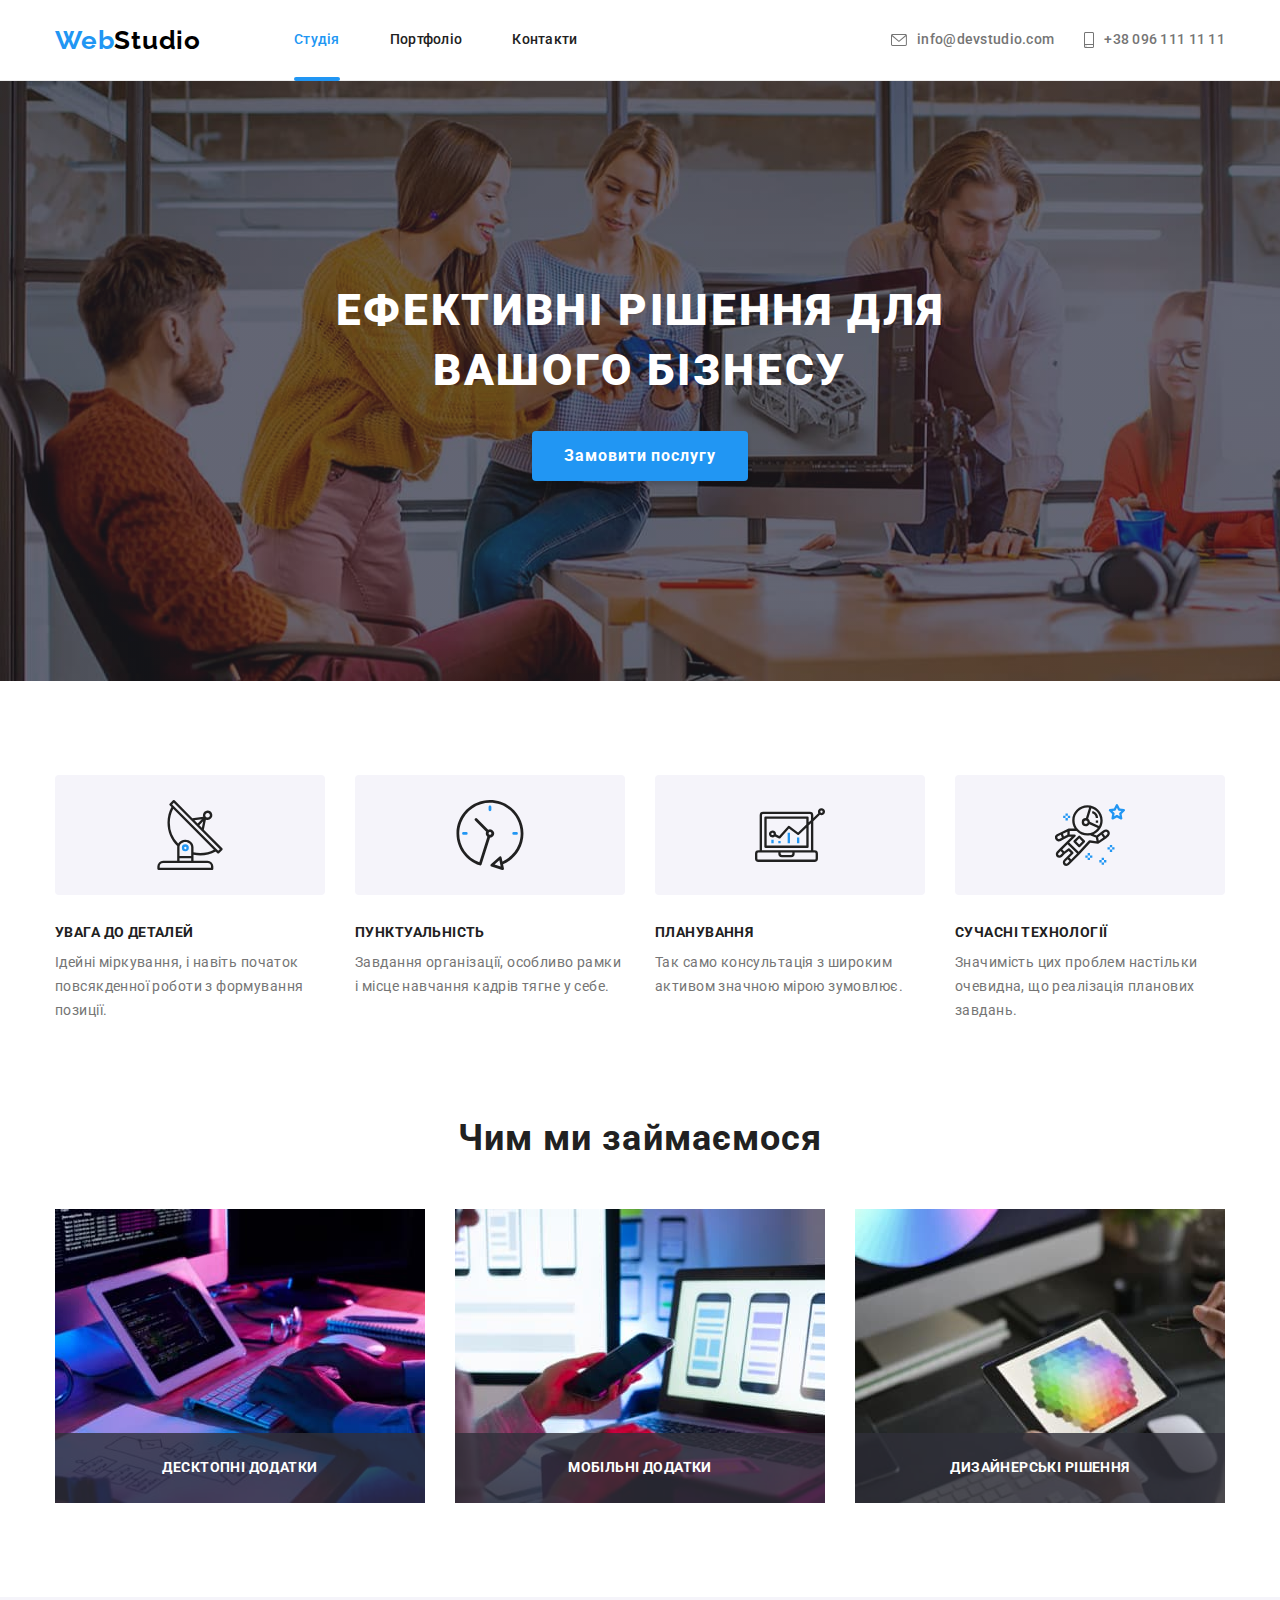
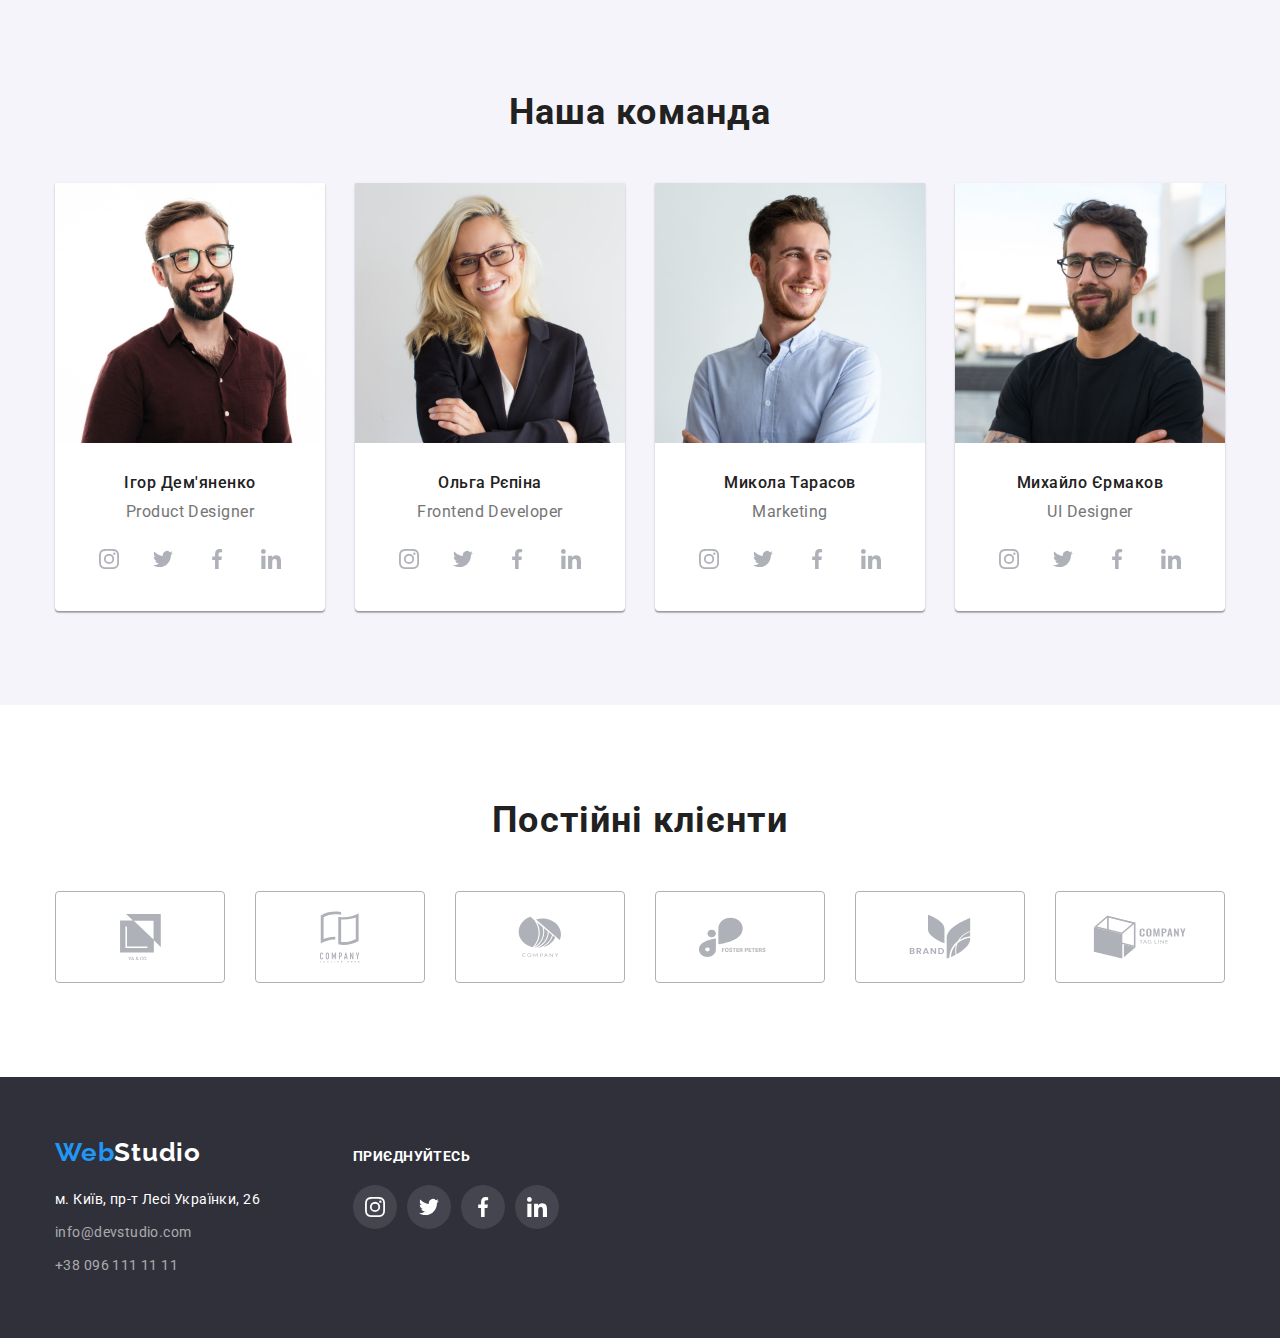
==== index.html @ 2e15c5b2 "Клон ДЗ №5" ====
<!DOCTYPE html>
<html lang="uk">
<head>
    <meta charset="UTF-8">
    <meta http-equiv="X-UA-Compatible" content="IE=edge">
    <meta name="viewport" content="width=device-width, initial-scale=1.0"> 
    <link rel="preconnect" href="https://fonts.googleapis.com">
    <link rel="preconnect" href="https://fonts.gstatic.com" crossorigin>
    <link href="https://fonts.googleapis.com/css2?family=Raleway:wght@700&family=Roboto:wght@400;500;700;900&display=swap" rel="stylesheet">
    <link rel="stylesheet" href="https://cdnjs.cloudflare.com/ajax/libs/modern-normalize/1.0.0/modern-normalize.min.css" />
    <link rel="stylesheet" href="./css/styles.css" />
    <title>WebStudio</title>
</head>
<body>
    <!-- шапка сторінки -->
    <header class="header">
        <div class="container shapka">
            <nav class="navigation">
                <!-- логотип -->
                <a href="./index.html" class="logo"><span class="logo-color">Web</span>Studio</a>
                <!-- навігація на інші сторінки -->
                <ul class="menu"> 
                    <li class="menu-studia menu-dist"><a href="./index.html" class="link current">Студія</a></li>
                    <li class="menu-portfolio menu-dist"><a href="./portfolio.html" class="link">Портфоліо</a></li>
                    <li class="menu-kontakty menu-dist"><a href="#" class="link">Контакти</a></li>
                </ul>          
            </nav>
            <!-- контакти -->
            <ul class="kontakty">
                <li class="mail kntkt-dist"><a href="mailto:info@devstudio.com" class="link">
                    <svg class="logo-mail" width="16" height="12">
                        <use href="./images/icons.svg#icon-envelope"></use>
                    </svg>info@devstudio.com</a>
                </li>
                <li class="tel kntkt-dist"><a href="tel:+380961111111" class="link">
                    <svg class="logo-mail" width="10" height="16">
                        <use href="./images/icons.svg#icon-smartphone"></use>
                    </svg>+38 096 111 11 11</a></li>
            </ul>
        </div>
    </header>
    <!-- контент сторінки -->
    <main>
        <section class="hero overlay">
            <div class="container title-centr">
                <h1 class="hero-title">Ефективні рішення для вашого бізнесу</h1>
                <button type="button" class="hero-button" data-modal-open>Замовити послугу</button>
            </div>   
        </section>
        <section class="bg-white-perevagy">
            <div class="container">
                <h2 class="visually-hidden">Наші переваги</h2>
                <ul class="perevagy">
                    <li class="logo-perevagy">
                        <div class="bg-perevagy">
                            <svg class="icon-perevagy" width="70" height="70">
                                <use href="./images/icons.svg#icon-antenna"></use>
                            </svg>
                        </div>
                        <h3 class="title-perevagy">Увага до деталей</h3>
                        <p class="paragraph-perevagy">Ідейні міркування, і навіть початок повсякденної роботи з формування позиції.</p>
                    </li>
                    <li class="logo-perevagy">
                        <div class="bg-perevagy">
                            <svg class="icon-perevagy" width="70" height="70">
                                <use href="./images/icons.svg#icon-clock"></use>
                            </svg>
                        </div>
                        <h3 class="title-perevagy">Пунктуальність</h3>
                        <p class="paragraph-perevagy">Завдання організації, особливо рамки і місце навчання кадрів тягне у себе.</p>
                    </li>
                    <li class="logo-perevagy">
                        <div class="bg-perevagy">
                            <svg class="icon-perevagy" width="70" height="70">
                                <use href="./images/icons.svg#icon-diagram"></use>
                            </svg>
                        </div>
                        <h3 class="title-perevagy">Планування</h3>
                        <p class="paragraph-perevagy">Так само консультація з широким активом значною мірою зумовлює.</p>
                    </li>
                    <li class="logo-perevagy">
                        <div class="bg-perevagy">
                            <svg class="icon-perevagy" width="70" height="70">
                                <use href="./images/icons.svg#icon-astronaut"></use>
                            </svg>
                        </div>
                        <h3 class="title-perevagy">Сучасні технології</h3>
                        <p class="paragraph-perevagy">Значимість цих проблем настільки очевидна, що реалізація планових завдань.</p>
                    </li>
                </ul>
            </div>
        </section>
        <section class="bg-white-work">
            <div class="container">
                <h2 class="title-section">Чим ми займаємося</h2>
                <ul class="working">
                    <li class="thumb-item">
                        <div class="thumb-pos-text">
                            <p class="thumb-working-text">Десктопні додатки</p>
                        </div>
                        <img src="./images/work-img01.jpg" alt="руки на клавіатурі" width="370"/></li>
                    <li class="thumb-item">
                        <div class="thumb-pos-text">
                            <p class="thumb-working-text">Мобільні додатки</p>
                        </div>
                        <img src="./images/work-img02.jpg" alt="мобільний телефон в руці" width="370"/></li>
                    <li class="thumb-item">
                        <div class="thumb-pos-text">
                            <p class="thumb-working-text">Дизайнерські рішення</p>
                        </div>
                        <img src="./images/work-img03.jpg" alt="планшет з кольоровою гаммою в руці" width="370"/></li>
                </ul>
            </div>
        </section>
        <section class="bg-violet">
            <div class="container">
                <h2 class="title-section">Наша команда</h2>
                <ul class="comand">
                    <li class="card-solid">
                        <img src="./images/man01.jpg" alt="член команди" width="270"/>
                        <div class="comand-content">
                            <h3 class="title-name">Ігор Дем'яненко</h3>
                            <p class="title-subname">Product Designer</p>
                            <ul class="list-soc-comand">
                                <li>
                                    <a href="#" class="solid-round-comand">
                                        <svg class="logo-soc-comand" width="20" height="20">
                                            <use href="./images/icons.svg#icon-instagram"></use>
                                        </svg>
                                    </a>
                                </li>
                                <li>
                                    <a href="#" class="solid-round-comand">
                                        <svg class="logo-soc-comand" width="20" height="20">
                                            <use href="./images/icons.svg#icon-twitter"></use>
                                        </svg>
                                    </a> 
                                </li>
                                <li>
                                    <a href="#" class="solid-round-comand">
                                        <svg class="logo-soc-comand" width="20" height="20">
                                            <use href="./images/icons.svg#icon-facebook"></use>
                                        </svg>
                                    </a> 
                                </li>
                                <li>
                                    <a href="#" class="solid-round-comand">
                                        <svg class="logo-soc-comand" width="20" height="20">
                                            <use href="./images/icons.svg#icon-linkedin"></use>
                                        </svg>
                                    </a> 
                                </li>    
                            </ul>
                        </div>
                    </li>
                    <li class="card-solid">
                        <img src="./images/man02.jpg" alt="член команди" width="270"/>
                        <div class="comand-content">
                            <h3 class="title-name">Ольга Рєпіна</h3>
                            <p class="title-subname">Frontend Developer</p>
                            <ul class="list-soc-comand">
                                <li>
                                    <a href="#" class="solid-round-comand">
                                        <svg class="logo-soc-comand" width="20" height="20">
                                            <use href="./images/icons.svg#icon-instagram"></use>
                                        </svg>
                                    </a>
                                </li>
                                <li>
                                    <a href="#" class="solid-round-comand">
                                        <svg class="logo-soc-comand" width="20" height="20">
                                            <use href="./images/icons.svg#icon-twitter"></use>
                                        </svg>
                                    </a> 
                                </li>
                                <li>
                                    <a href="#" class="solid-round-comand">
                                        <svg class="logo-soc-comand" width="20" height="20">
                                            <use href="./images/icons.svg#icon-facebook"></use>
                                        </svg>
                                    </a> 
                                </li>
                                <li>
                                    <a href="#" class="solid-round-comand">
                                        <svg class="logo-soc-comand" width="20" height="20">
                                            <use href="./images/icons.svg#icon-linkedin"></use>
                                        </svg>
                                    </a> 
                                </li>    
                            </ul>
                        </div>
                    </li>
                    <li class="card-solid">
                        <img src="./images/man03.jpg" alt="член команди" width="270"/>
                        <div class="comand-content">
                            <h3 class="title-name">Микола Тарасов</h3>
                            <p class="title-subname">Marketing</p>
                            <ul class="list-soc-comand">
                                <li>
                                    <a href="#" class="solid-round-comand">
                                        <svg class="logo-soc-comand" width="20" height="20">
                                            <use href="./images/icons.svg#icon-instagram"></use>
                                        </svg>
                                    </a>
                                </li>
                                <li>
                                    <a href="#" class="solid-round-comand">
                                        <svg class="logo-soc-comand" width="20" height="20">
                                            <use href="./images/icons.svg#icon-twitter"></use>
                                        </svg>
                                    </a> 
                                </li>
                                <li>
                                    <a href="#" class="solid-round-comand">
                                        <svg class="logo-soc-comand" width="20" height="20">
                                            <use href="./images/icons.svg#icon-facebook"></use>
                                        </svg>
                                    </a> 
                                </li>
                                <li>
                                    <a href="#" class="solid-round-comand">
                                        <svg class="logo-soc-comand" width="20" height="20">
                                            <use href="./images/icons.svg#icon-linkedin"></use>
                                        </svg>
                                    </a> 
                                </li>    
                            </ul>
                        </div>
                    </li>
                    <li class="card-solid">
                        <img src="./images/man04.jpg" alt="член команди" width="270"/>
                        <div class="comand-content">
                            <h3 class="title-name">Михайло Єрмаков</h3>
                            <p class="title-subname">UI Designer</p>
                            <ul class="list-soc-comand">
                                <li>
                                    <a href="#" class="solid-round-comand">
                                        <svg class="logo-soc-comand" width="20" height="20">
                                            <use href="./images/icons.svg#icon-instagram"></use>
                                        </svg>
                                    </a>
                                </li>
                                <li>
                                    <a href="#" class="solid-round-comand">
                                        <svg class="logo-soc-comand" width="20" height="20">
                                            <use href="./images/icons.svg#icon-twitter"></use>
                                        </svg>
                                    </a> 
                                </li>
                                <li>
                                    <a href="#" class="solid-round-comand">
                                        <svg class="logo-soc-comand" width="20" height="20">
                                            <use href="./images/icons.svg#icon-facebook"></use>
                                        </svg>
                                    </a> 
                                </li>
                                <li>
                                    <a href="#" class="solid-round-comand">
                                        <svg class="logo-soc-comand" width="20" height="20">
                                            <use href="./images/icons.svg#icon-linkedin"></use>
                                        </svg>
                                    </a> 
                                </li>    
                            </ul>
                        </div>
                    </li>
                </ul>
            </div>
        </section>
        <section class="bg-white-work">
            <div class="container">
                <h2 class="title-section">Постійні клієнти</h2>
                <ul class="clients">
                    <li>
                        <a href="#" class="border-client">
                            <svg class="logo-client" width="41" height="46.7">
                                <use href="./images/icons.svg#icon-logo-comp-1"></use>
                            </svg>
                        </a>
                    </li>
                    <li>
                        <a href="#" class="border-client">
                            <svg class="logo-client" width="40" height="52">
                                <use href="./images/icons.svg#icon-logo-comp-2"></use>
                            </svg>
                        </a>
                    </li>
                    <li>
                        <a href="#" class="border-client">
                            <svg class="logo-client" width="43.46" height="41.18">
                                <use href="./images/icons.svg#icon-logo-comp-3"></use>
                            </svg>
                        </a>
                    </li>
                    <li>
                        <a href="#" class="border-client">
                            <svg class="logo-client" width="84.44" height="40.62">
                                <use href="./images/icons.svg#icon-logo-comp-4"></use>
                            </svg>
                        </a>
                    </li>
                    <li>
                        <a href="#" class="border-client">
                            <svg class="logo-client" width="62.54" height="45.43">
                                <use href="./images/icons.svg#icon-logo-comp-5"></use>
                            </svg>
                        </a>
                    </li>
                    <li>
                        <a href="#" class="border-client">
                            <svg class="logo-client" width="93.79" height="43.93">
                                <use href="./images/icons.svg#icon-logo-comp-6"></use>
                            </svg>
                        </a>
                    </li>
                </ul>
            </div>
        </section>
    </main>
    <!-- підвал сторінки -->
    <footer class="footer">
        <div class="container footer-pos">
            <div class="footer-block-1">
                <a href="./index.html" class="logo-footer"><span class="logo-color">Web</span>Studio</a>
                <address>
                    <ul class="f-kontakty">
                        <li class="f-adress kontakt"><a href="https://goo.gl/maps/CPtrU1FHBa2aNyZL9" target="_blank" rel="noopener noreferrer nofollow" class="link">м. Київ, пр-т Лесі Українки, 26</a></li>
                        <li class="f-mail kontakt"><a href="mailto:info@devstudio.com" class="link">info@devstudio.com</a></li>
                        <li class="f-tel kontakt"><a href="tel:+380961111111" class="link">+38 096 111 11 11</a></li>
                    </ul>
                </address>
            </div>
            <div class="footer-block-2">
                <p class="footer-link footer-dist">Приєднуйтесь</p>
                <ul class="list-soc">
                    <li>
                        <a href="#" class="solid-round">
                            <svg class="logo-soc" width="20" height="20">
                                <use href="./images/icons.svg#icon-instagram"></use>
                            </svg>
                        </a> 
                    </li>
                    <li>
                        <a href="#" class="solid-round">
                            <svg class="logo-soc" width="20" height="20">
                                <use href="./images/icons.svg#icon-twitter"></use>
                            </svg>
                        </a> 
                    </li>
                    <li>
                        <a href="#" class="solid-round">
                            <svg class="logo-soc" width="20" height="20">
                                <use href="./images/icons.svg#icon-facebook"></use>
                            </svg>
                        </a> 
                    </li>
                    <li>
                        <a href="#" class="solid-round">
                            <svg class="logo-soc" width="20" height="20">
                                <use href="./images/icons.svg#icon-linkedin"></use>
                            </svg>
                        </a> 
                    </li>
                </ul>
            </div> 
        </div>
    </footer>
    <div class="backdrop is-hidden" data-modal>
        <div class="modal">
            <button type="button" class="btn-close" aria-label="Закрити" data-modal-close>
                <svg class="btn-img" width="30" height="30">
                    <use href="./images/icons.svg#icon-close"></use>
                </svg>
            </button>
        </div>
    </div>
    <script src="./js/modal.js"></script>
</body>     
</html>
---- css/styles.css ----
/* primary-color-text #2196F3 (синій)
   main-color-text #212121 (чорний)
   secondary-color-text #757575 (сірий)
   logo-color-text #000000 (глибокий чорний)
   footer-color-text #FFFFFF (білий)
   active-button #188CE8 (темно синій)
   kontakty-footer rgba(255, 255, 255, 0.6) (білий з альфа-каналом)
   
   main-color-bg #FFFFFF; (білий)
   secondary-color-bg #F5F4FA; (ліловий)
   footer-color-bg #2F303A; (темно сірий)*/

:root {
    --primary-color-text: #2196F3;
    --main-color-text: #212121;
    --secondary-color-text: #757575;
    --logo-color-text: #000000;
    --footer-color-text: #FFFFFF;
    --main-color-bg: #FFFFFF;
    --secondary-color-bg: #F5F4FA;
    --footer-color-bg: #2F303A;
    --active-button: #188CE8;
    --card-border-color: #EEEEEE;
    --kontakty-footer: rgba(255, 255, 255, 0.6);
    --shadow-main-button: 0px 4px 4px rgba(0, 0, 0, 0.15);
    --shadow-card-solid: 0px 1px 3px rgba(0, 0, 0, 0.12), 0px 1px 1px rgba(0, 0, 0, 0.14), 0px 2px 1px rgba(0, 0, 0, 0.2);
    --shadow-filtr-button: 0px 3px 1px rgba(0, 0, 0, 0.1), 0px 1px 2px rgba(0, 0, 0, 0.08), 0px 2px 2px rgba(0, 0, 0, 0.12);
    --work-list: #EEEEEE;
    --line-header: #ECECEC;
    --overlay-color: rgba(47, 48, 58, 0.4);
    --border-client: #AFB1B8;
    --footer-socsolid-main: rgba(255, 255, 255, 0.1);
    --hero-bg: #C4C4C4;
    --hover-overlay-blue: rgba(33, 150, 243, 0.9);
    --shadow-portfolio-card: 0px 1px 1px rgba(0, 0, 0, 0.12), 0px 4px 4px rgba(0, 0, 0, 0.06), 1px 4px 6px rgba(0, 0, 0, 0.16);
    --transition-bezier: cubic-bezier(0.4, 0, 0.2, 1);
    --working-solid: rgba(47, 48, 58, 0.8);
    --backdrop-color: rgba(0, 0, 0, 0.2);
    --modal-bg-color: #FFFFFF;
    --time-250: 250ms;
    --border-btn: rgba(0, 0, 0, 0.1);
}

html {
    box-sizing: border-box;
}
*,
*::before,
*::after {
    box-sizing: inherit;
}

body {
    font-family: 'Roboto', sans-serif;
    background-color: var(--main-color-bg);
    color: var(--secondary-color-text);
}

ul {
    list-style: none;
}
a {
    text-decoration: none;
}
p, h1, h2, h3, h4, h5, h6 {
    margin: 0;
}
ul, ol { 
    margin: 0;
    padding-left: 0;
}
img {
    display: block;
    max-width: 100%;
}


.hero-button,
.all-button .fr-button {
    font-family: inherit;
    cursor: pointer;
    border: transparent;
    border-radius: 4px;
}
.hero-button {
    padding: 10px 32px;
    box-shadow: var(--shadow-main-button)
}


/* !!!стилі Шапки!!! */

.logo {
    font-family: 'Raleway', sans-serif;
    font-style: normal;
    font-weight: 700;
    font-size: 26px;
    line-height: 1.19;
    letter-spacing: 0.03em;
    color: var(--logo-color-text);
    margin-right: 93px;
}
.logo-color {
    color: var(--primary-color-text);
}

.menu-studia .link,
.menu-portfolio .link,
.menu-kontakty .link,
.mail .link,
.tel .link {
    display: block;
    font-style: normal;
    font-weight: 500;
    font-size: 14px;
    line-height: 1.14;
    letter-spacing: 0.02em;
    padding-top: 32px;
    padding-bottom: 32px;

    transition-property: color;
    transition-duration: var(--time-250);
    transition-timing-function: var(--transition-bezier);
}
.menu-studia .link,
.menu-portfolio .link,
.menu-kontakty .link {
    color: var(--main-color-text);
}
.menu-studia .link:hover,
.menu-portfolio .link:hover,
.menu-kontakty .link:hover,
.menu-studia .link:focus,
.menu-portfolio .link:focus,
.menu-kontakty .link:focus {
    color: var(--primary-color-text);
}
/* підсвічування поточного меню */
.menu-portfolio .link.current,
.menu-studia .link.current {
    color: var(--primary-color-text);
}
.menu-dist {
   display: block;
   position: relative; 
}
.link.current::after {
    content: '';
    display: block;
    width: 100%;
    height: 4px;
    background-color: var(--primary-color-text);
    border-radius: 2px;
    position: absolute;
    bottom: -1px;
}


.mail .link,
.tel .link {
    display: flex;
    color: var(--secondary-color-text);
    fill: var(--secondary-color-text);
}
.logo-mail {
    color: currentColor;
    margin-right: 10px;

    transition-property: fill;
    transition-duration: var(--time-250);
    transition-timing-function: var(--transition-bezier);
}
.mail .link:hover,
.tel .link:hover,
.mail .link:focus,
.tel .link:focus {
    color: var(--primary-color-text);
    fill: var(--primary-color-text);
}

.container.shapka {
    display: flex;
    align-items: center;
    justify-content: space-between;
}

.navigation {
    display: flex;
    align-items: center;
}
.menu {
    display: flex;
    align-items: center;
    gap: 50px;
}

.kontakty {
    display: flex;
    gap: 30px;
}
.kntkt-dist .link {
    display: flex;
    align-items: center;
}

.header {
    border-bottom-width: 1px;
    border-bottom-style: solid;
    border-bottom-color: var(--line-header);
}




/* !!!стилі Футера!!! */
.footer {
    background-color: var(--footer-color-bg);
    padding: 60px 0;
}
.logo-footer {
    display: inline-block;
    font-family: 'Raleway', sans-serif;
    font-style: normal;
    font-weight: 700;
    font-size: 26px;
    line-height: 1.19;
    letter-spacing: 0.03em;
    color: var(--footer-color-text);
    margin-bottom: 20px;
}
/* .logo-color задано в стилі Шапки */
.kontakt .link {
    font-style: normal;
    font-size: 14px;
    line-height: 1.71;
    letter-spacing: 0.03em;

    transition-property: color;
    transition-duration: var(--time-250);
    transition-timing-function: var(--transition-bezier);
}
.f-adress .link {
    color: var(--footer-color-text);
}
.f-mail .link,
.f-tel .link {
    color: var(--kontakty-footer)   
}
.kontakt .link:hover,
.kontakt .link:focus {
    color: var(--primary-color-text);
}
.f-kontakty .kontakt:not(:last-child) {
    margin-bottom: 9px;
}
.footer-pos {
    display: flex;
    gap: 93px;
    align-items: baseline;
}

.footer-link {
    font-weight: 700;
    font-size: 14px;
    line-height: 1.14;
    letter-spacing: 0.03em;
    text-transform: uppercase;
    color: var(--footer-color-text);
    margin-bottom: 20px;
}

.list-soc {
    display: flex;
    gap: 10px;
}
.solid-round {
    display: flex;
    width: 44px;
    height: 44px;
    background-color: var(--footer-socsolid-main);
    fill: var(--footer-color-text);
    border-radius: 50%;
    justify-content: center;
    align-items: center;

    transition-property: background-color;
    transition-duration: var(--time-250);
    transition-timing-function: var(--transition-bezier);
}
.solid-round:hover,
.solid-round:focus {
    background-color: var(--primary-color-text);
}


/* ----------!!!стилі головної Студія!!!---------- */
.hero {
    padding: 200px 0;
    text-align: center;
}
.overlay {
    max-width: 1600px;
    margin-left: auto;
    margin-right: auto;
    background-image: 
    linear-gradient(to right, var(--overlay-color), var(--overlay-color)),
    url(../images/hero.jpg);
    background-color: var(--hero-bg);
    background-size: cover;
}
.hero-title {
    font-style: normal;
    font-weight: 900;
    font-size: 44px;
    line-height: 1.36;
    letter-spacing: 0.06em;
    text-transform: uppercase;
    color: var(--footer-color-text);
    margin: 0px 0px 30px 0px;
}

.title-centr {
    max-width: 696px;
}
.hero-button {
    font-style: normal;
    font-weight: 700;
    font-size: 16px;
    line-height: 1.88;
    text-align: center;
    letter-spacing: 0.06em;
    background-color: var(--primary-color-text);
    color: var(--footer-color-text);

    transition-property: background-color;
    transition-duration: var(--time-250);
    transition-timing-function: var(--transition-bezier);
}
.hero-button:hover,
.hero-button:focus {
    background-color: var(--active-button);
}

.visually-hidden {
    position: absolute;
    white-space: nowrap;
    height: 1px;
    width: 1px;
    border: 0;
    overflow: hidden;
    clip: rect(0 0 0 0);
    padding: 0;
    margin: -1px;
    clip-path: inset(50%);
  }
.title-section {
    font-style: normal;
    font-weight: 700;
    font-size: 36px;
    line-height: 1.17;
    text-align: center;
    letter-spacing: 0.03em;
    color: var(--main-color-text);
    margin-bottom: 50px;
    margin-top: 0;
    padding: 0;
}
.title-perevagy {
    font-style: normal;
    font-weight: 700;
    font-size: 14px;
    line-height: 1.14;
    letter-spacing: 0.03em;
    text-transform: uppercase;
    color: var(--main-color-text);
    padding: 0;
    margin-top: 0;
    margin-bottom: 10px;
}
.paragraph-perevagy {
    font-size: 14px;
    line-height: 1.71;
    letter-spacing: 0.03em;
    color: var(--secondary-color-text);
    max-width: 270px;
}
.bg-perevagy {
    display: flex;
    background-color: var(--secondary-color-bg);
    width: 270px;
    height: 120px;
    border-radius: 4px;
    margin-bottom: 30px;
    justify-content: center;
    align-items: center;
}

.thumb-item {
    position: relative;
}
.thumb-pos-text {
    display: flex;
    justify-content: center;
    align-items: center;
    position: absolute;
    bottom: 0;
    width: 100%;
    height: 70px;
    background-color: var(--working-solid);
}
.thumb-working-text {
    position: absolute;
    font-weight: 700;
    font-size: 14px;
    line-height: 1.14;
    letter-spacing: 0.03em;
    text-transform: uppercase;
    color: var(--main-color-bg);
}

.title-name {
    font-style: normal;
    font-weight: 500;
    font-size: 16px;
    line-height: 1.19;
    text-align: center;
    letter-spacing: 0.03em;
    color: var(--main-color-text);
    margin-bottom: 10px;
}
.title-subname {
    font-size: 16px;
    line-height: 1.19;
    text-align: center;
    letter-spacing: 0.03em;
    color: var(--secondary-color-text);
    margin-bottom: 16px;
}
.card-solid {
    background-color: var(--main-color-bg);
    border-radius: 0 0 4px 4px;
    box-shadow: var(--shadow-card-solid);
}
.comand-content {
    padding: 30px 0;
}
.list-soc-comand {
    display: flex;
    gap: 10px;
    justify-content: center;
}
.solid-round-comand {
    display: flex;
    width: 44px;
    height: 44px;
    background-color: var(--footer-socsolid-main);
    border-radius: 50%;
    fill: var(--border-client);
    justify-content: center;
    align-items: center;

    transition-property: background-color, fill;
    transition-duration: var(--time-250);
    transition-timing-function: var(--transition-bezier);
}
.logo-soc-comand {
    color: currentColor;
}
.solid-round-comand:hover,
.solid-round-comand:focus {
    background-color: var(--primary-color-text);
    fill: var(--footer-color-text);
}    

.bg-violet {
    background-color: var(--secondary-color-bg);
    padding: 94px 0;
}
.bg-white-perevagy {
    padding-top: 94px;
}
.bg-white-work {
    padding: 94px 0;
}

.container {
    width: 1200px;
    margin: 0 auto;
    padding-left: 15px;
    padding-right: 15px;
}

.perevagy, .working, .comand {
    display: flex;
    gap: 30px;
}
.clients {
    display: flex;
    gap: 30px;
}
.border-client {
    display: flex;
    border: 1px solid var(--border-client);
    border-radius: 4px;
    height: 92px;
    min-width: 170px;
    fill: var(--border-client);
    justify-content: center;
    align-items: center;

    transition-property: border-color, fill;
    transition-duration: var(--time-250);
    transition-timing-function: var(--transition-bezier);
}
.logo-client {
    color: currentColor;
}
.border-client:hover,
.border-client:focus {
    border-color: var(--primary-color-text);
    fill: var(--primary-color-text);
}


/* ----------!!!стилі головної Портфоліо!!!---------- */

/* стилі Фільтра */
.all .fr-button,
.web .fr-button,
.app .fr-button,
.design .fr-button,
.marketing .fr-button {
    font-style: normal;
    font-weight: 500;
    font-size: 16px;
    line-height: 1.62;
    text-align: center;
    letter-spacing: 0.03em;
    background-color: var(--secondary-color-bg);
    color: var(--main-color-text);
    padding: 6px 22px;

    transition-property: color, background-color, box-shadow;
    transition-duration: var(--time-250);
    transition-timing-function: var(--transition-bezier);
}

.all .fr-button:hover,
.all .fr-button:focus,
.web .fr-button:hover,
.web .fr-button:focus,
.app .fr-button:hover,
.app .fr-button:focus,
.design .fr-button:hover,
.design .fr-button:focus,
.marketing .fr-button:hover,
.marketing .fr-button:focus {
    background-color: var(--primary-color-text);
    color: var(--footer-color-text);
    box-shadow: var(--shadow-filtr-button);
}

 
.title-portfolio {
    font-style: normal;
    font-weight: 700;
    font-size: 18px;
    line-height: 2;
    letter-spacing: 0.06em;
    color: var(--main-color-text);
    margin-bottom: 4px;
}
.subname-portfolio {
    font-style: normal;
    font-size: 16px;
    line-height: 1.88;
    letter-spacing: 0.03em;
    color: var(--secondary-color-text);
}

.all-button {
    display: flex;
    gap: 8px;
    justify-content: center;
    margin-bottom: 50px;
}

.work-list {
    display: flex;
    flex-wrap: wrap;
    gap: 30px;
}
.border-card {
    flex-basis: calc((100% - 60px) / 3);
}
.border-card:nth-child(3n) {
    margin-right: 0;
}
.border-shadow > .link {
    display: block;
    position: relative;

    transition-property: box-shadow;
    transition-duration: var(--time-250);
    transition-timing-function: var(--transition-bezier);
}
.border-shadow > .link:hover,
.border-shadow > .link:focus {
    box-shadow: var(--shadow-portfolio-card);
}

.portfolio-bg {
    padding: 94px 0;
}

.card-content {
    padding: 20px 24px;
    border-left: 1px solid var(--work-list);
    border-bottom: 1px solid var(--work-list);
    border-right: 1px solid var(--work-list);
}

.product-thumb {
    display: block;
    position: relative;
    overflow: hidden;
}
.hover-overlay-text {
    display: block;
    position: absolute;
    background-color: var(--hover-overlay-blue);
    width: 370px;
    height: 294px;
    font-size: 18px;
    line-height: 1.56;
    letter-spacing: 0.03em;
    color: var(--main-color-bg);
    padding: 63px 24px;

    transform: translateY(100%);
    transition-property: transform;
    transition-duration: var(--time-250);
    transition-timing-function: var(--transition-bezier);
}
.border-shadow > .link:hover .hover-overlay-text,
.border-shadow > .link:focus .hover-overlay-text {
    content: '';
    transform: translateY(0%);
}

/* ----------!!!стилі Модального вікна!!!---------- */
.backdrop {
    position: fixed;
    top: 0;
    left: 0;

    width: 100%;
    height: 100%;

    background-color: var(--backdrop-color);
    opacity: 1;
    visibility: visible;
    transition: opacity var(--time-250) var(--transition-bezier), visibility var(--time-250) var(--transition-bezier);
}
.backdrop.is-hidden {
    opacity: 0;
    pointer-events: none;
    visibility: hidden;
}
.backdrop.is-hidden .modal {
    transform: translate(-50%, -50%) scale(0.9);
}
.modal {
    position: absolute;
    top: 50%;
    left: 50%;
    transform: translate(-50%, -50%) scale(1);
    transition: transform var(--time-250) var(--transition-bezier);

    min-width: 528px;
    min-height: 581px;
    border-radius: 4px;
    padding: 40px;

    background-color: var(--modal-bg-color);
    box-shadow: var(--shadow-card-solid);
}
.btn-close {
    display:flex;
    align-items: center;
    justify-content: center;
    position: absolute;
    border-radius: 50%;
    width: 30px;
    height: 30px;
    top: 8px;
    right: 8px;
    padding: 0;
    cursor: pointer;
    border: 1px solid var(--border-btn);
}
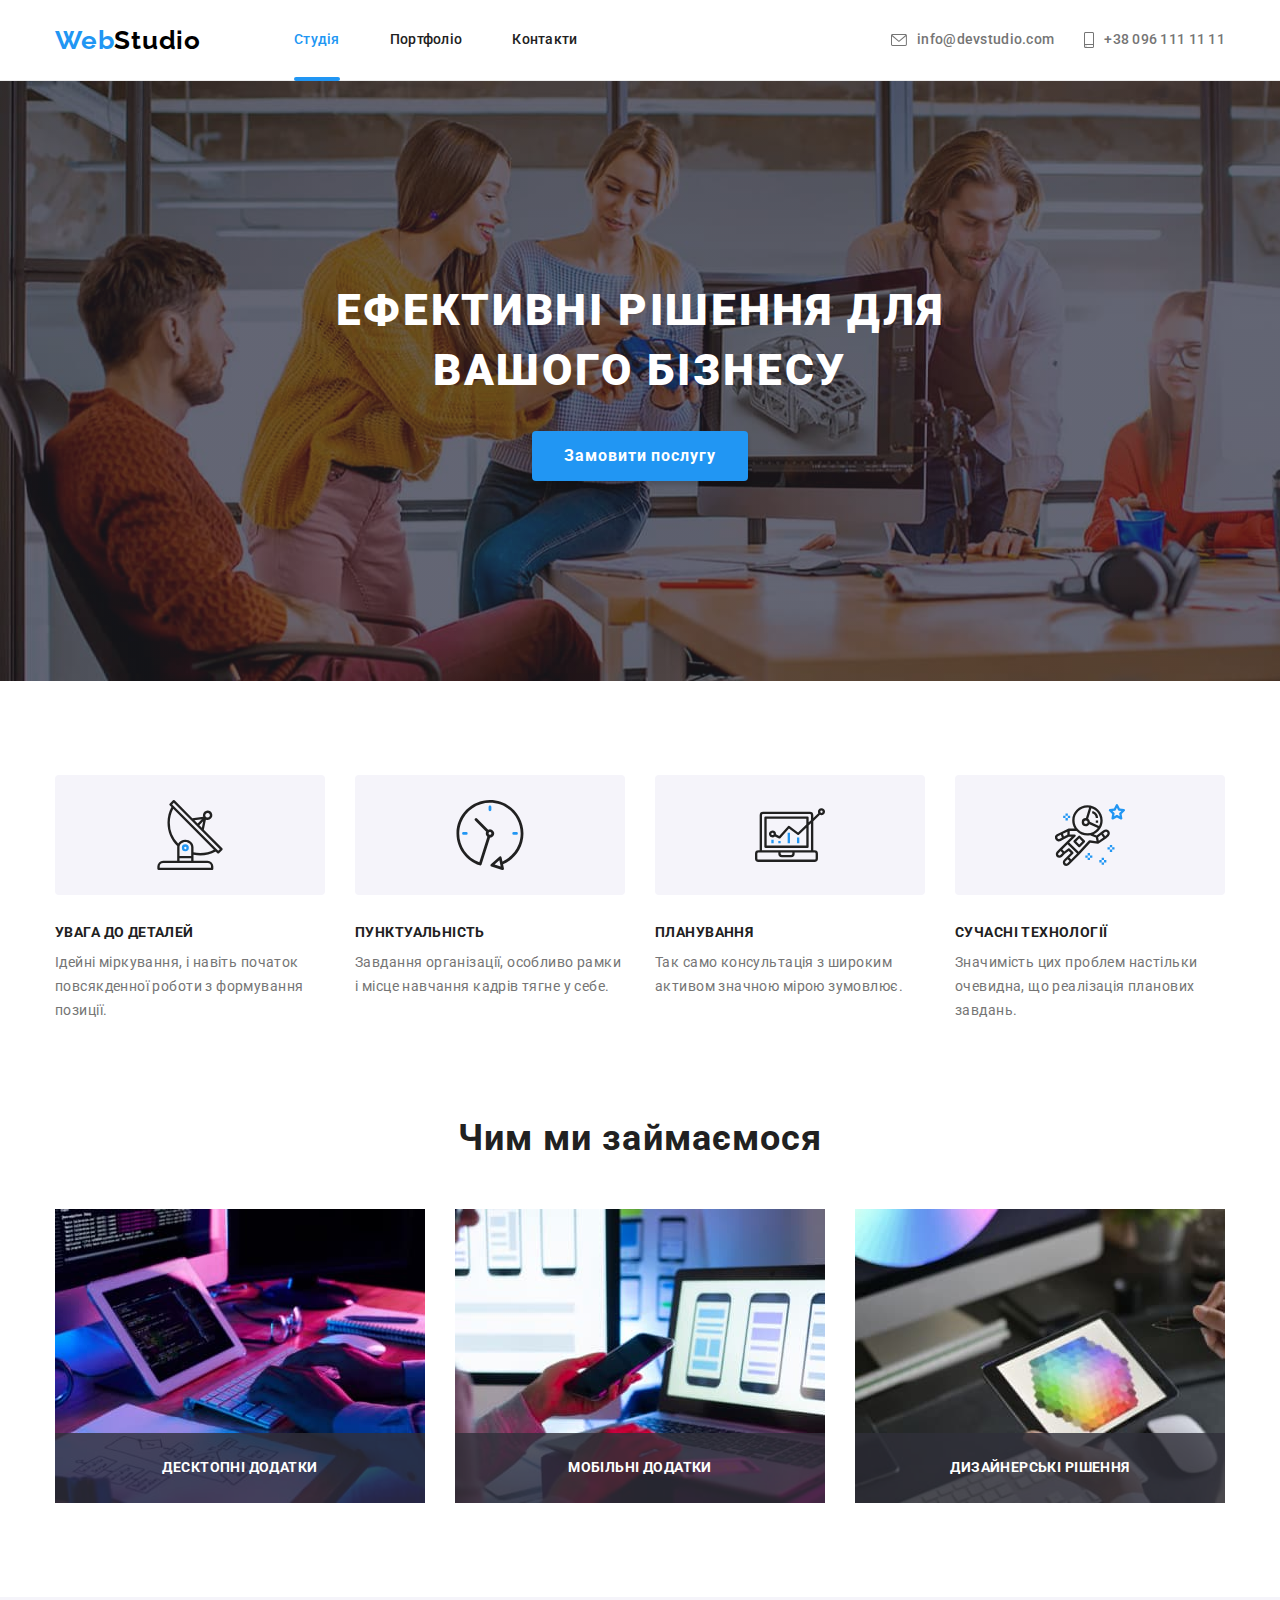
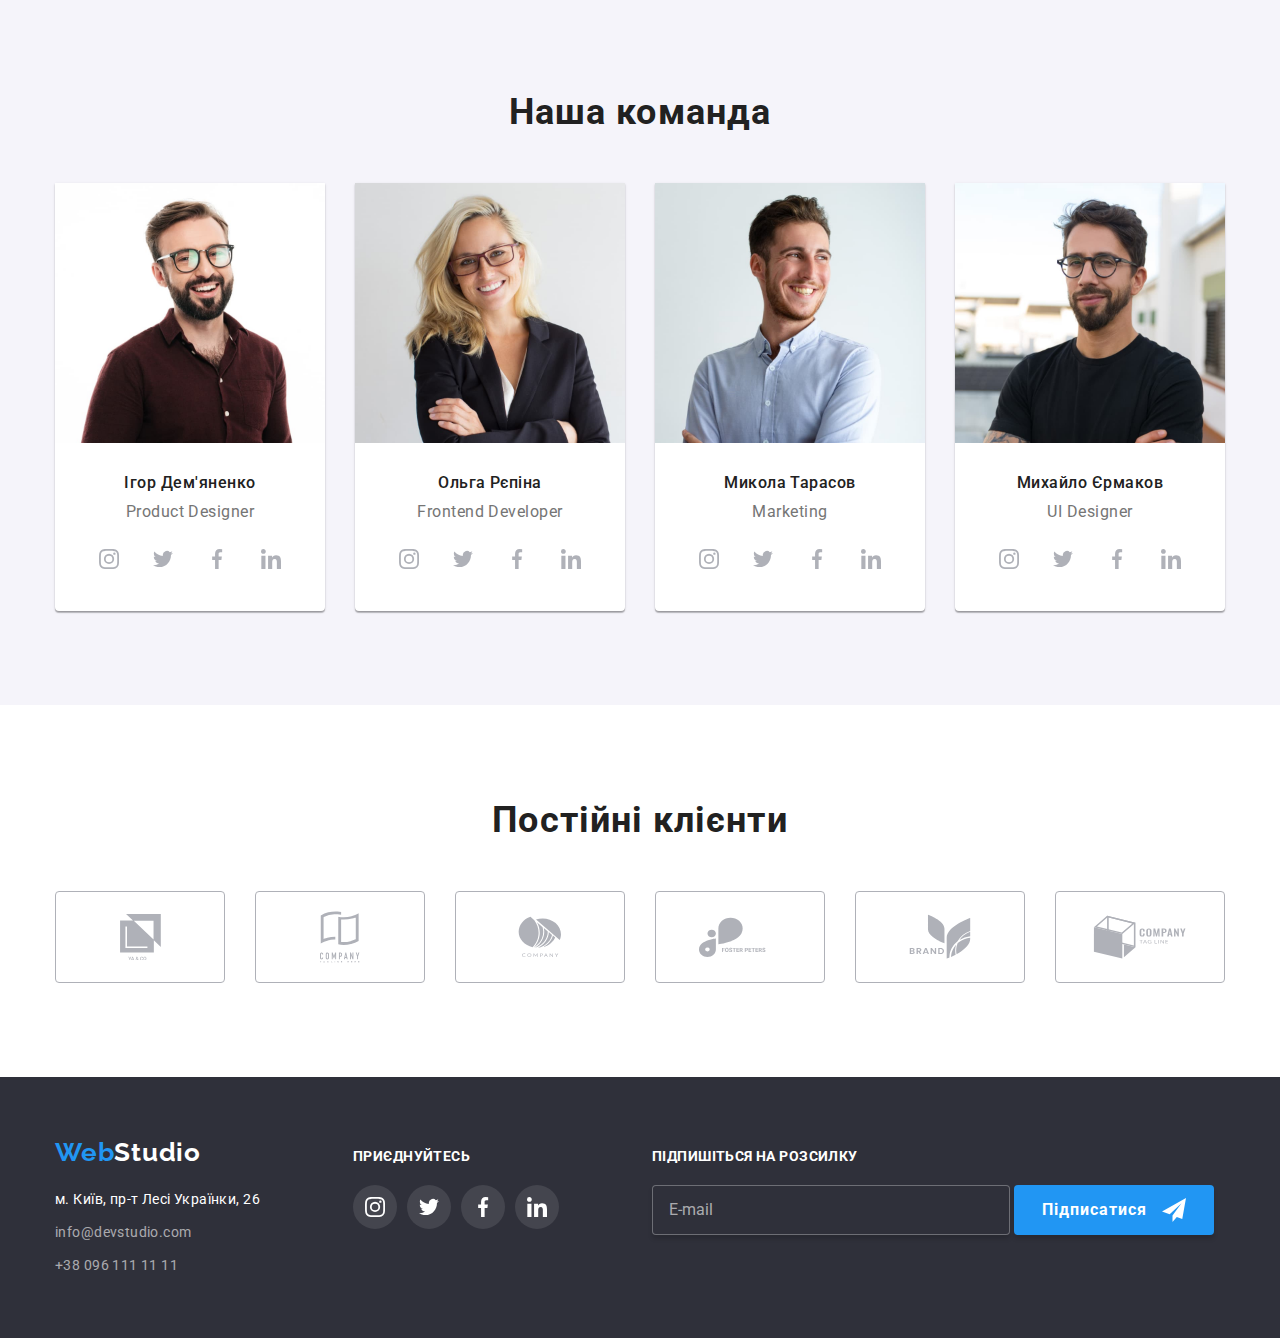
==== commit 85e12b5f: "Доданий третій блок футера та оформлена форма в модалці" ====
--- a/index.html
+++ b/index.html
@@ -362,16 +362,56 @@
                         </a> 
                     </li>
                 </ul>
-            </div> 
+            </div>
+            <div class="footer-block-3">
+                <form name="signap-form" class="form-footer">
+                    <label for="user-email" class="footer-link">Підпишіться на розсилку</label>
+                    <input type="email" placeholder="E-mail" name="email" id="user-email" class="form-input">      
+                    <button type="submit" class="footer-button">Підписатися
+                        <svg class="logo-send" width="24" height="24">
+                             <use href="./images/icons.svg#icon-icon-send"></use>
+                         </svg>
+                    </button>
+                </form>
+            </div>
         </div>
     </footer>
     <div class="backdrop is-hidden" data-modal>
         <div class="modal">
             <button type="button" class="btn-close" aria-label="Закрити" data-modal-close>
-                <svg class="btn-img" width="30" height="30">
-                    <use href="./images/icons.svg#icon-close"></use>
+                <svg class="btn-img" width="11" height="11">
+                    <use href="./images/icons.svg#icon-close-cross"></use>
                 </svg>
             </button>
+            <b class="name-form">Залиште свої дані, ми вам передзвонимо</b>
+            <form class="form-modal">
+                <div class="form-field">
+                    <label class="user-modal" for="user-name">Ім'я</label>
+                    <input type="text" name="user-name" class="modal-input" id="user-name">
+                    <svg class="logo-modal" width="12" height="12"><use href="./images/icons.svg#icon-name-modal"></use></svg>
+                </div>
+                <div class="form-field">
+                    <label class="user-modal" for="user-phone">Телефон</label>
+                    <input type="text" name="user-phone" class="modal-input" id="user-phone">
+                    <svg class="logo-modal" width="13" height="13"><use href="./images/icons.svg#icon-phone-modal"></use></svg>
+                </div>
+                <div class="form-field">
+                    <label class="user-modal" for="user-email">Пошта</label>
+                    <input type="text" name="user-mail" class="modal-input" id="user-mail">
+                    <svg class="logo-modal" width="15" height="12"><use href="./images/icons.svg#icon-mail-modal"></use></svg>
+                </div>
+                <div class="form-field">
+                    <label class="user-modal">Коментар</label>
+                    <textarea name="feedback" placeholder="Введіть текст" class="modal-textarea"></textarea>
+                </div>
+                <div class="form-field-check">
+                    <input type="checkbox" name="chek-contract" value="yes" class="modal-input-chek" id="user-mail">
+                    <label class="user-modal" for="user-email">Погоджуюся з розсилкою та приймаю  
+                        <a href="#" class="form-chek-contrakt">Умови договору</a>
+                    </label>
+                </div>
+                <button type="submit" class="hero-button-modal">Відправити</button>
+            </form>
         </div>
     </div>
     <script src="./js/modal.js"></script>
--- a/css/styles.css
+++ b/css/styles.css
@@ -39,6 +39,9 @@
     --modal-bg-color: #FFFFFF;
     --time-250: 250ms;
     --border-btn: rgba(0, 0, 0, 0.1);
+    --input-footer: rgba(255, 255, 255, 0.3);
+    --input-modal: rgba(33, 33, 33, 0.2);
+    --textarea-modal: rgba(117, 117, 117, 0.5);
 }
 
 html {
@@ -81,10 +84,6 @@
     cursor: pointer;
     border: transparent;
     border-radius: 4px;
-}
-.hero-button {
-    padding: 10px 32px;
-    box-shadow: var(--shadow-main-button)
 }
 
 
@@ -260,6 +259,7 @@
 }
 
 .footer-link {
+    display: block;
     font-weight: 700;
     font-size: 14px;
     line-height: 1.14;
@@ -290,6 +290,62 @@
 .solid-round:hover,
 .solid-round:focus {
     background-color: var(--primary-color-text);
+}
+
+
+.footer-button {
+    position: relative;
+    font-style: normal;
+    font-weight: 700;
+    font-size: 16px;
+    line-height: 1.88;
+    align-items: center;
+    text-align: left;
+    letter-spacing: 0.06em;
+    color: var(--footer-color-text);
+
+    background-color: var(--primary-color-text);
+    border-radius: 4px;
+    padding: 10px 28px;
+    cursor: pointer;
+    border: transparent;
+    box-shadow: var(--shadow-main-button);
+    width: 200px;
+
+    transition-property: background-color;
+    transition-duration: var(--time-250);
+    transition-timing-function: var(--transition-bezier);
+}
+.footer-button:hover,
+.footer-button:focus {
+    background-color: var(--active-button);
+}
+.logo-send {
+    position: absolute;
+    top: 50%;
+    right: 28px;
+    transform: translateY(-50%);
+}
+
+.form-input::placeholder {
+    color: var(--kontakty-footer);
+}
+.form-input {
+    padding: 15px 16px;
+    width: 358px;
+    height: 50px;
+    border-radius: 4px;
+    border: 1px solid var(--input-footer);
+    background-color: var(--footer-color-bg);
+    color: var(--footer-color-text);
+    box-shadow: var(--shadow-main-button);
+    outline: none;
+    transition-property: border-color;
+    transition-duration: var(--time-250);
+    transition-timing-function: var(--transition-bezier);
+}  
+.form-input:focus {
+    border-color: var(--primary-color-text);
 }
 
 
@@ -331,6 +387,9 @@
     letter-spacing: 0.06em;
     background-color: var(--primary-color-text);
     color: var(--footer-color-text);
+
+    padding: 10px 32px;
+    box-shadow: var(--shadow-main-button);
 
     transition-property: background-color;
     transition-duration: var(--time-250);
@@ -699,3 +758,113 @@
     cursor: pointer;
     border: 1px solid var(--border-btn);
 }
+.btn-img {
+    display: block;
+    fill: var(--logo-color-text);
+}
+.btn-close:hover .btn-img,
+.btn-close:focus .btn-img {
+    fill: var(--primary-color-text);
+}
+
+.form-modal {
+    margin-top: 30px;
+    display: block;
+}
+.name-form {
+    display: block;
+    font-size: 20px;
+    line-height: 1.15;
+    text-align: center;
+    letter-spacing: 0.03em;
+    color: var(--main-color-text);
+}
+.form-field {
+    position: relative;
+    display: flex;
+    flex-direction: column;
+    gap: 4px;
+    margin-bottom: 10px;
+}
+.form-field-check {
+    margin-top: 20px;
+}
+
+.modal-input {
+    display: block;
+    width: 448px;
+    height: 40px;
+    border-radius: 4px;
+    border: 1px solid var(--input-modal);
+    padding: 14px 16px 14px 42px;
+    outline: none;
+}
+.modal-input:focus, 
+.modal-textarea:focus, 
+.modal-input-chek:focus {
+    border-color: var(--primary-color-text);
+}
+.logo-modal {
+    position: absolute;
+    top: calc(8px + 50%);
+    left: 15px;
+    transform: translateY(-50%);
+    fill: var(--main-color-text);
+}
+.modal-input:focus + .logo-modal {
+    fill: var(--primary-color-text);
+}
+.user-modal {
+    font-size: 12px;
+    line-height: 1.17;
+    letter-spacing: 0.01em;
+}
+.modal-textarea::placeholder {
+    color: var(--textarea-modal);
+    font-size: 12px;
+    line-height: 14px;
+    letter-spacing: 0.01em;
+}
+.modal-textarea {
+    height: 120px;
+    resize: none;
+    border-radius: 4px;
+    border: 1px solid var(--input-modal);
+    padding: 12px 16px;
+    outline: none;
+}
+.form-chek-contrakt {
+    color: var(--primary-color-text);
+    text-decoration: underline;
+}
+.user-modal-chek {
+    width: 16px;
+    height: 15px;
+    display: inline-block;
+}
+.hero-button-modal {
+    display: block;
+    padding: 10px 52px;
+    margin-top: 30px;
+    margin-left: auto;
+    margin-right: auto;
+    font-size: 16px;
+    line-height: 1.88;
+    align-items: center;
+    text-align: center;
+    letter-spacing: 0.06em;
+
+    background-color: var(--primary-color-text);
+    border-radius: 4px;
+    box-shadow: var(--shadow-main-button);
+    color: var(--footer-color-text);
+    border-color: transparent;
+
+    transition-property: background-color;
+    transition-duration: var(--time-250);
+    transition-timing-function: var(--transition-bezier);
+}
+.hero-button-modal:hover,
+.hero-button-modal:focus {
+    background-color: var(--active-button);
+}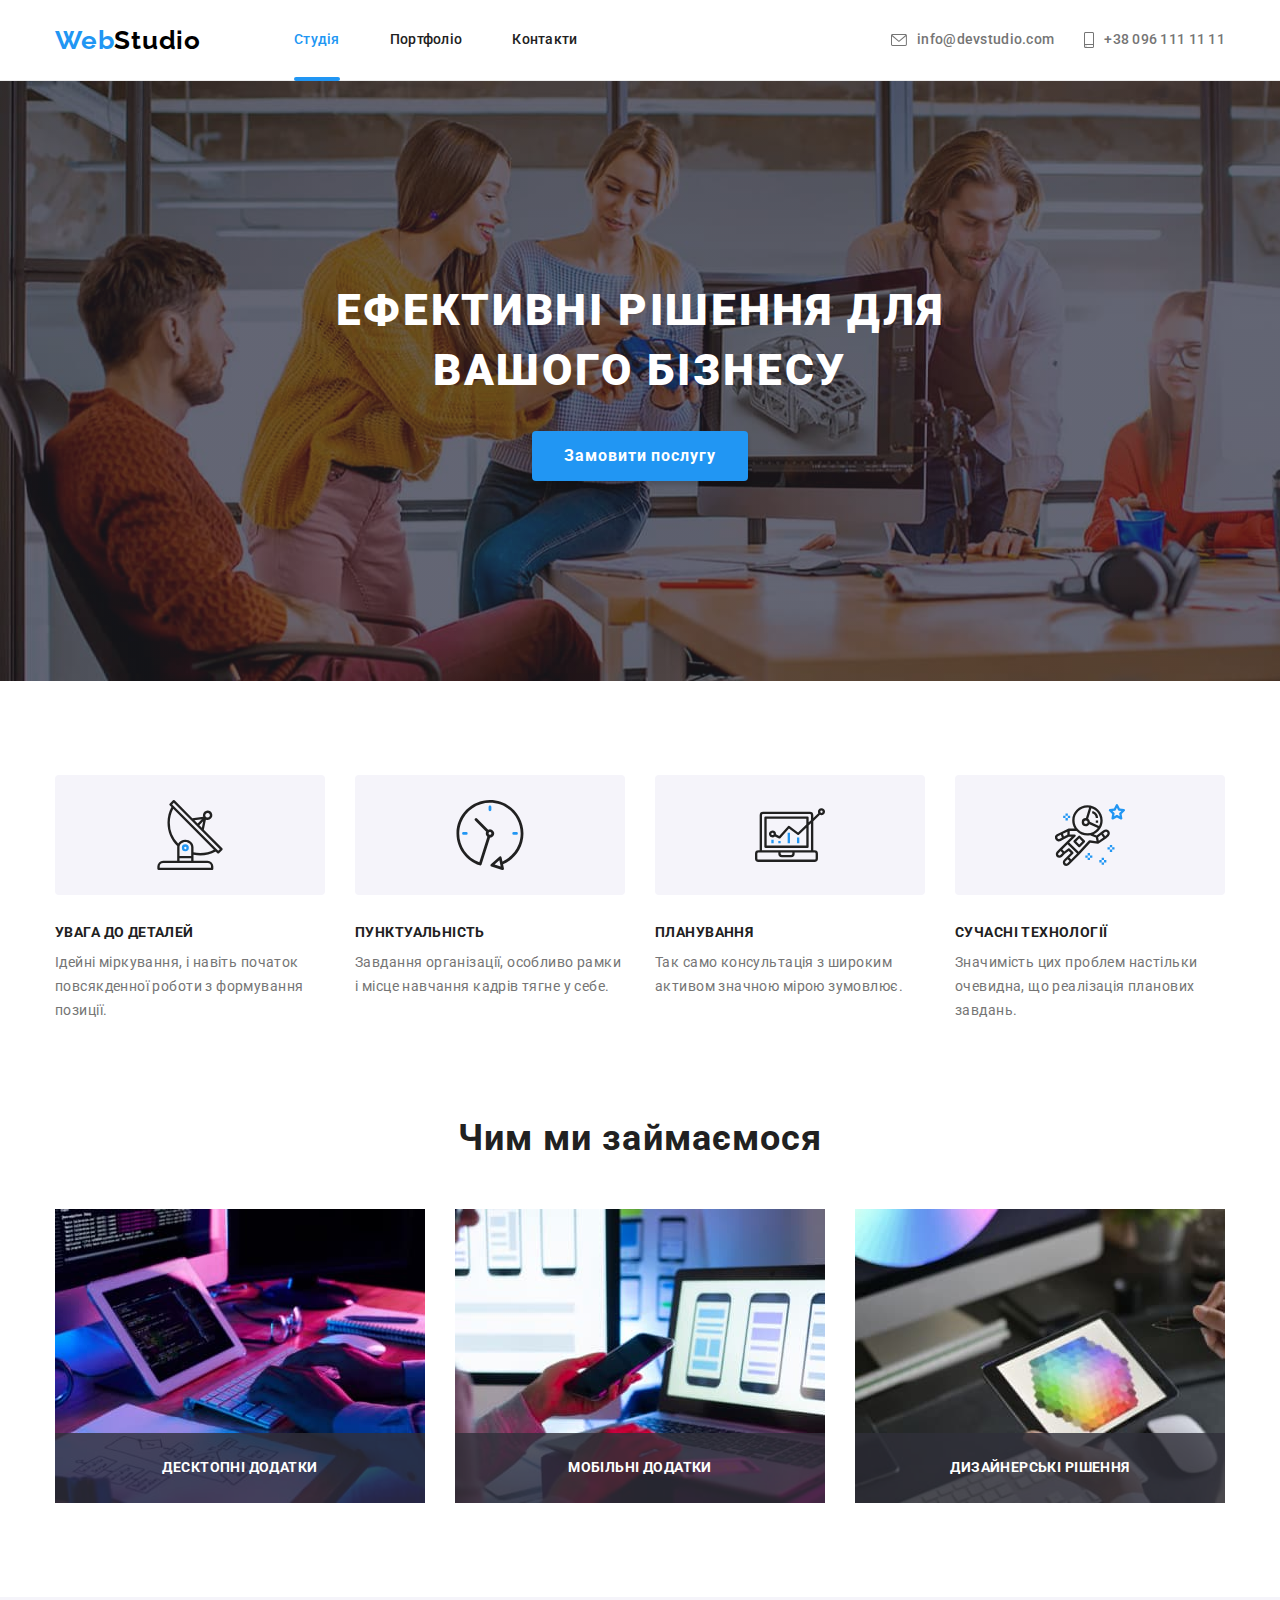
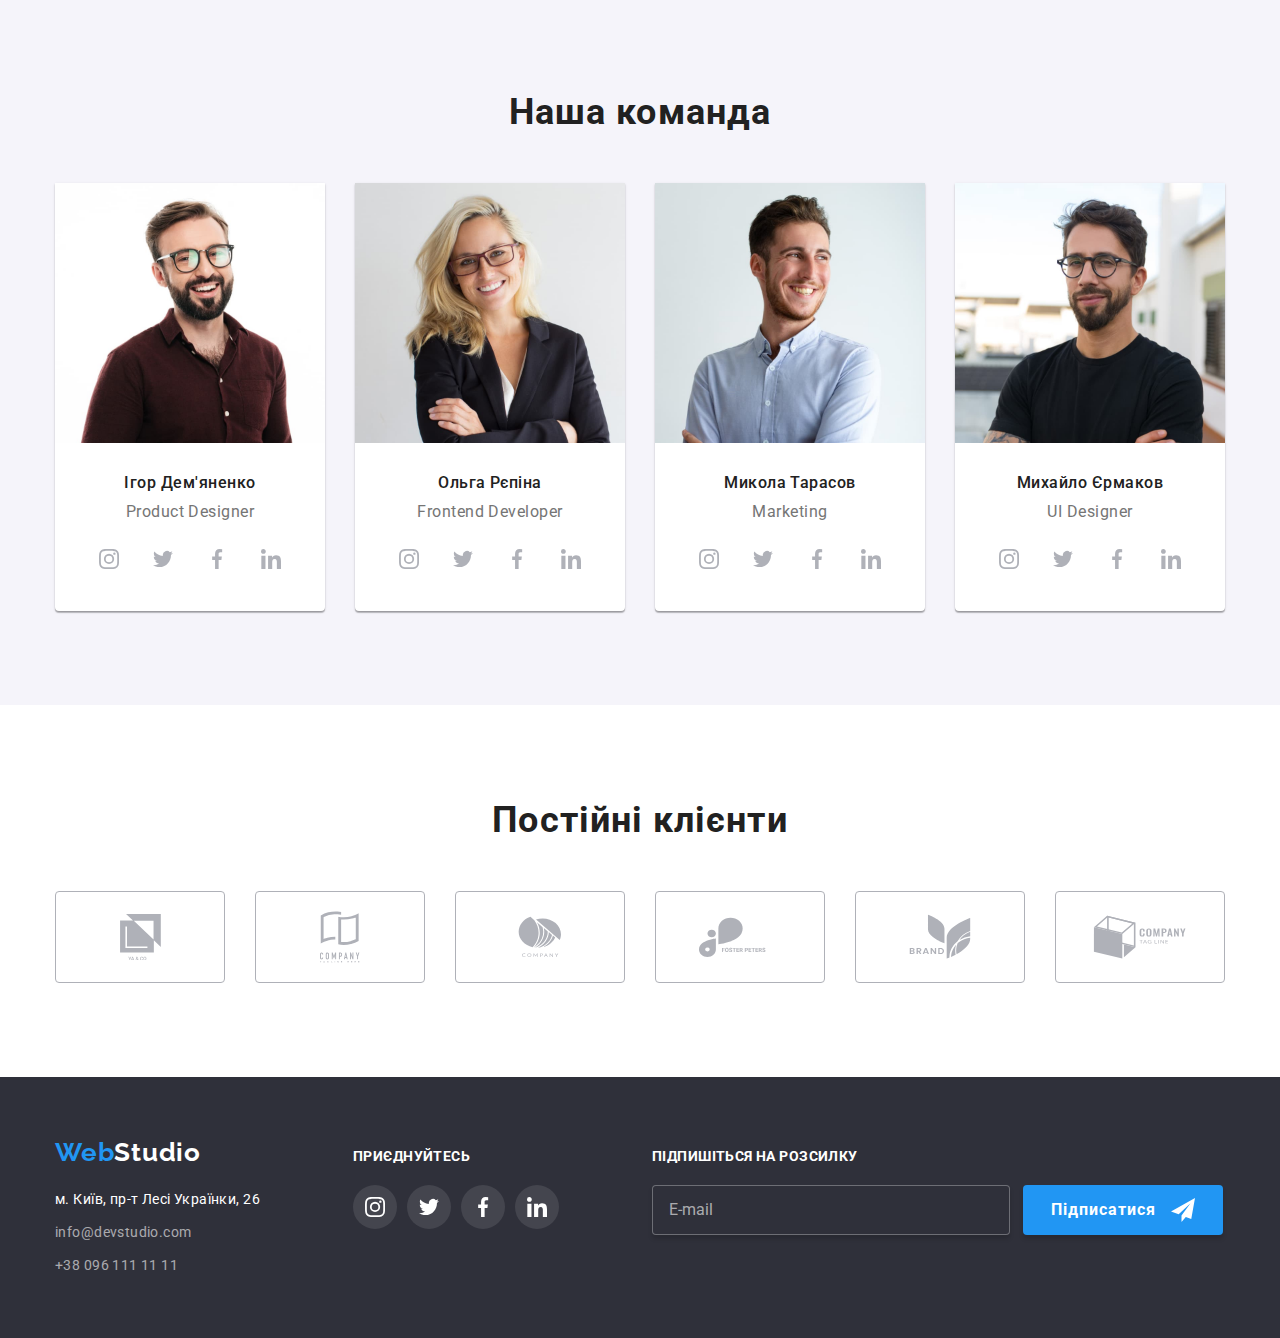
==== commit 1386189f: "Правки по розмірах модалки" ====
--- a/index.html
+++ b/index.html
@@ -384,7 +384,7 @@
                 </svg>
             </button>
             <b class="name-form">Залиште свої дані, ми вам передзвонимо</b>
-            <form class="form-modal">
+            <form class="form-modal" method="post">
                 <div class="form-field">
                     <label class="user-modal" for="user-name">Ім'я</label>
                     <input type="text" name="user-name" class="modal-input" id="user-name">
@@ -400,16 +400,16 @@
                     <input type="text" name="user-mail" class="modal-input" id="user-mail">
                     <svg class="logo-modal" width="15" height="12"><use href="./images/icons.svg#icon-mail-modal"></use></svg>
                 </div>
-                <div class="form-field">
+                <div class="form-field-textarea">
                     <label class="user-modal">Коментар</label>
                     <textarea name="feedback" placeholder="Введіть текст" class="modal-textarea"></textarea>
-                </div>
-                <div class="form-field-check">
-                    <input type="checkbox" name="chek-contract" value="yes" class="modal-input-chek" id="user-mail">
-                    <label class="user-modal" for="user-email">Погоджуюся з розсилкою та приймаю  
-                        <a href="#" class="form-chek-contrakt">Умови договору</a>
-                    </label>
-                </div>
+                </div>            
+                <label class="user-modal-check">
+                    <input type="checkbox" name="chek-contract" value="yes" class="modal-input-check">
+                        <svg class="icon-check-custom" width="16" height="15"><use href="./images/icons.svg#icon-icon-check"></use></svg>
+                        <span>Погоджуюся з розсилкою та приймаю
+                        <a href="#" target="_blank" class="form-check-contrakt">Умови договору</a></span>
+                </label>
                 <button type="submit" class="hero-button-modal">Відправити</button>
             </form>
         </div>
--- a/css/styles.css
+++ b/css/styles.css
@@ -311,6 +311,7 @@
     border: transparent;
     box-shadow: var(--shadow-main-button);
     width: 200px;
+    margin-left: 9px;
 
     transition-property: background-color;
     transition-duration: var(--time-250);
@@ -340,6 +341,7 @@
     color: var(--footer-color-text);
     box-shadow: var(--shadow-main-button);
     outline: none;
+    
     transition-property: border-color;
     transition-duration: var(--time-250);
     transition-timing-function: var(--transition-bezier);
@@ -757,10 +759,15 @@
     padding: 0;
     cursor: pointer;
     border: 1px solid var(--border-btn);
+    background-color: transparent;
 }
 .btn-img {
     display: block;
     fill: var(--logo-color-text);
+
+    transition-property: fill;
+    transition-duration: var(--time-250);
+    transition-timing-function: var(--transition-bezier);
 }
 .btn-close:hover .btn-img,
 .btn-close:focus .btn-img {
@@ -768,7 +775,7 @@
 }
 
 .form-modal {
-    margin-top: 30px;
+    margin-top: 12px;
     display: block;
 }
 .name-form {
@@ -779,15 +786,21 @@
     letter-spacing: 0.03em;
     color: var(--main-color-text);
 }
-.form-field {
+.form-field,
+.form-field-textarea {
     position: relative;
     display: flex;
     flex-direction: column;
     gap: 4px;
+}
+.form-field {
     margin-bottom: 10px;
 }
 .form-field-check {
     margin-top: 20px;
+}
+.form-field-textarea {
+    margin-bottom: 20px;
 }
 
 .modal-input {
@@ -798,10 +811,13 @@
     border: 1px solid var(--input-modal);
     padding: 14px 16px 14px 42px;
     outline: none;
+
+    transition-property: border-color;
+    transition-duration: var(--time-250);
+    transition-timing-function: var(--transition-bezier);
 }
 .modal-input:focus, 
-.modal-textarea:focus, 
-.modal-input-chek:focus {
+.modal-textarea:focus {
     border-color: var(--primary-color-text);
 }
 .logo-modal {
@@ -810,6 +826,10 @@
     left: 15px;
     transform: translateY(-50%);
     fill: var(--main-color-text);
+
+    transition-property: fill;
+    transition-duration: var(--time-250);
+    transition-timing-function: var(--transition-bezier);
 }
 .modal-input:focus + .logo-modal {
     fill: var(--primary-color-text);
@@ -832,19 +852,18 @@
     border: 1px solid var(--input-modal);
     padding: 12px 16px;
     outline: none;
-}
-.form-chek-contrakt {
+
+    transition-property: border-color;
+    transition-duration: var(--time-250);
+    transition-timing-function: var(--transition-bezier);
+}
+.form-check-contrakt {
     color: var(--primary-color-text);
-    text-decoration: underline;
-}
-.user-modal-chek {
-    width: 16px;
-    height: 15px;
-    display: inline-block;
-}
+    text-decoration: underline 1px;
+}
+
 .hero-button-modal {
     display: block;
-    padding: 10px 52px;
     margin-top: 30px;
     margin-left: auto;
     margin-right: auto;
@@ -853,7 +872,10 @@
     align-items: center;
     text-align: center;
     letter-spacing: 0.06em;
-
+    padding: 0;
+
+    width: 200px;
+    height: 50px;
     background-color: var(--primary-color-text);
     border-radius: 4px;
     box-shadow: var(--shadow-main-button);
@@ -867,4 +889,47 @@
 .hero-button-modal:hover,
 .hero-button-modal:focus {
     background-color: var(--active-button);
-}+    cursor: pointer;
+}
+
+.user-modal-check {
+    display: flex;
+    align-items: center;
+    font-size: 14px;
+    line-height: 1.71;
+    letter-spacing: 0.03em;
+    color: var(--secondary-color-text);
+}
+.modal-input-check {
+    position: absolute;
+    white-space: nowrap;
+    height: 1px;
+    width: 1px;
+    border: 0;
+    overflow: hidden;
+    clip: rect(0 0 0 0);
+    padding: 0;
+    margin: -1px;
+    clip-path: inset(50%);
+}
+.icon-check-custom {
+    display: inline-block; 
+    margin-left: 12px;
+    margin-right: 8px;
+    background-color: var(--footer-color-text);
+    border: 2px solid var(--main-color-text);
+    border-radius: 2px;
+    cursor: pointer;
+
+    transition-property: background-color;
+    transition-duration: var(--time-250);
+    transition-timing-function: var(--transition-bezier);
+}
+.modal-input-check:checked + .icon-check-custom {
+    display: inline-block;
+    margin-left: 12px;
+    margin-right: 8px;
+    background-color: var(--primary-color-text);
+    border-radius: 2px;
+    border-color: var(--primary-color-text);
+}
